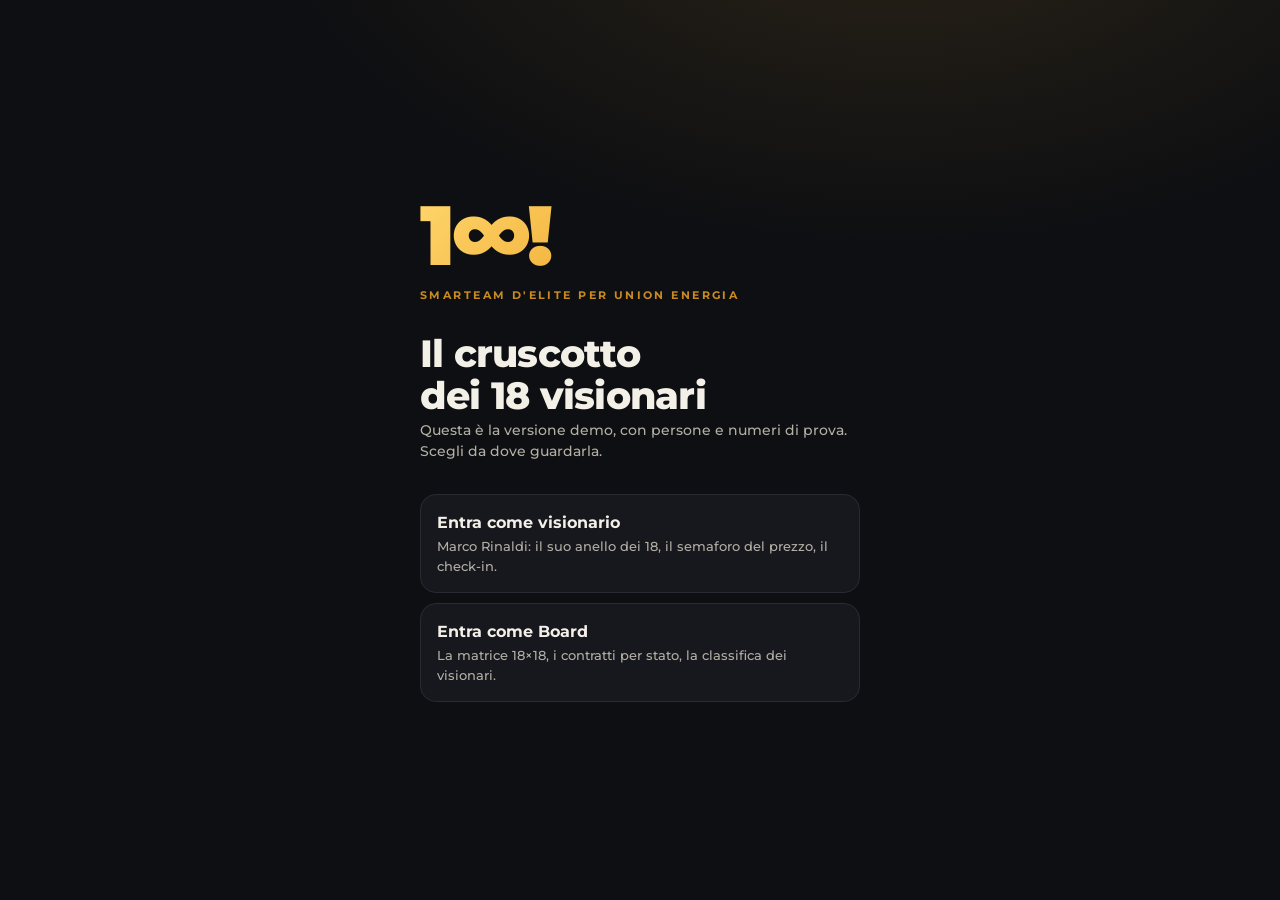
==== index.html @ 63a8c344 "Add initial index.html with redirect to staging" ====
<!doctype html><meta charset="utf-8"><title>SmarTeam D'Elite</title><meta name="robots" content="noindex"><meta http-equiv="refresh" content="0; url=./smarteam-staging/"><script>location.replace('./smarteam-staging/'+location.hash)</script>
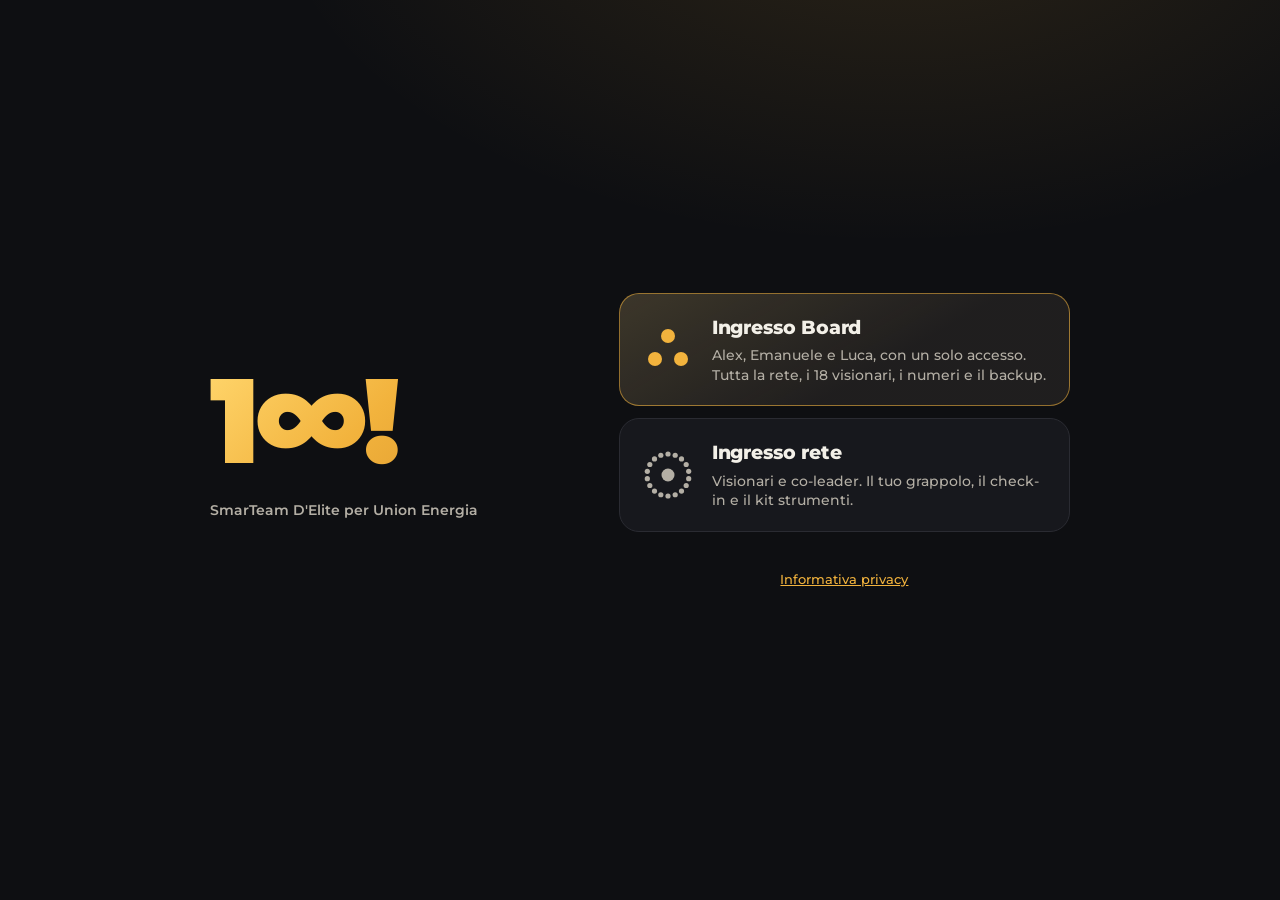
==== commit be6a2e70: "Pagina principale: apre il tool operativo" ====
--- a/index.html
+++ b/index.html
@@ -1 +1,12 @@
-<!doctype html><meta charset="utf-8"><title>SmarTeam D'Elite</title><meta name="robots" content="noindex"><meta http-equiv="refresh" content="0; url=./smarteam-staging/"><script>location.replace('./smarteam-staging/'+location.hash)</script>
+<!doctype html>
+<html lang="it">
+<head>
+<meta charset="utf-8">
+<meta name="viewport" content="width=device-width, initial-scale=1">
+<title>SmarTeam D'Elite</title>
+<script>location.replace('./app/' + location.hash);</script>
+<meta http-equiv="refresh" content="0; url=./app/">
+<style>body{margin:0;background:#0e0f12;color:#f3f0e8;font:500 16px/1.5 'Helvetica Neue',Arial,sans-serif;display:grid;place-items:center;min-height:100vh}a{color:#ffd56b}</style>
+</head>
+<body><p>Apro SmarTeam D'Elite… <a href="./app/">Entra</a></p></body>
+</html>
